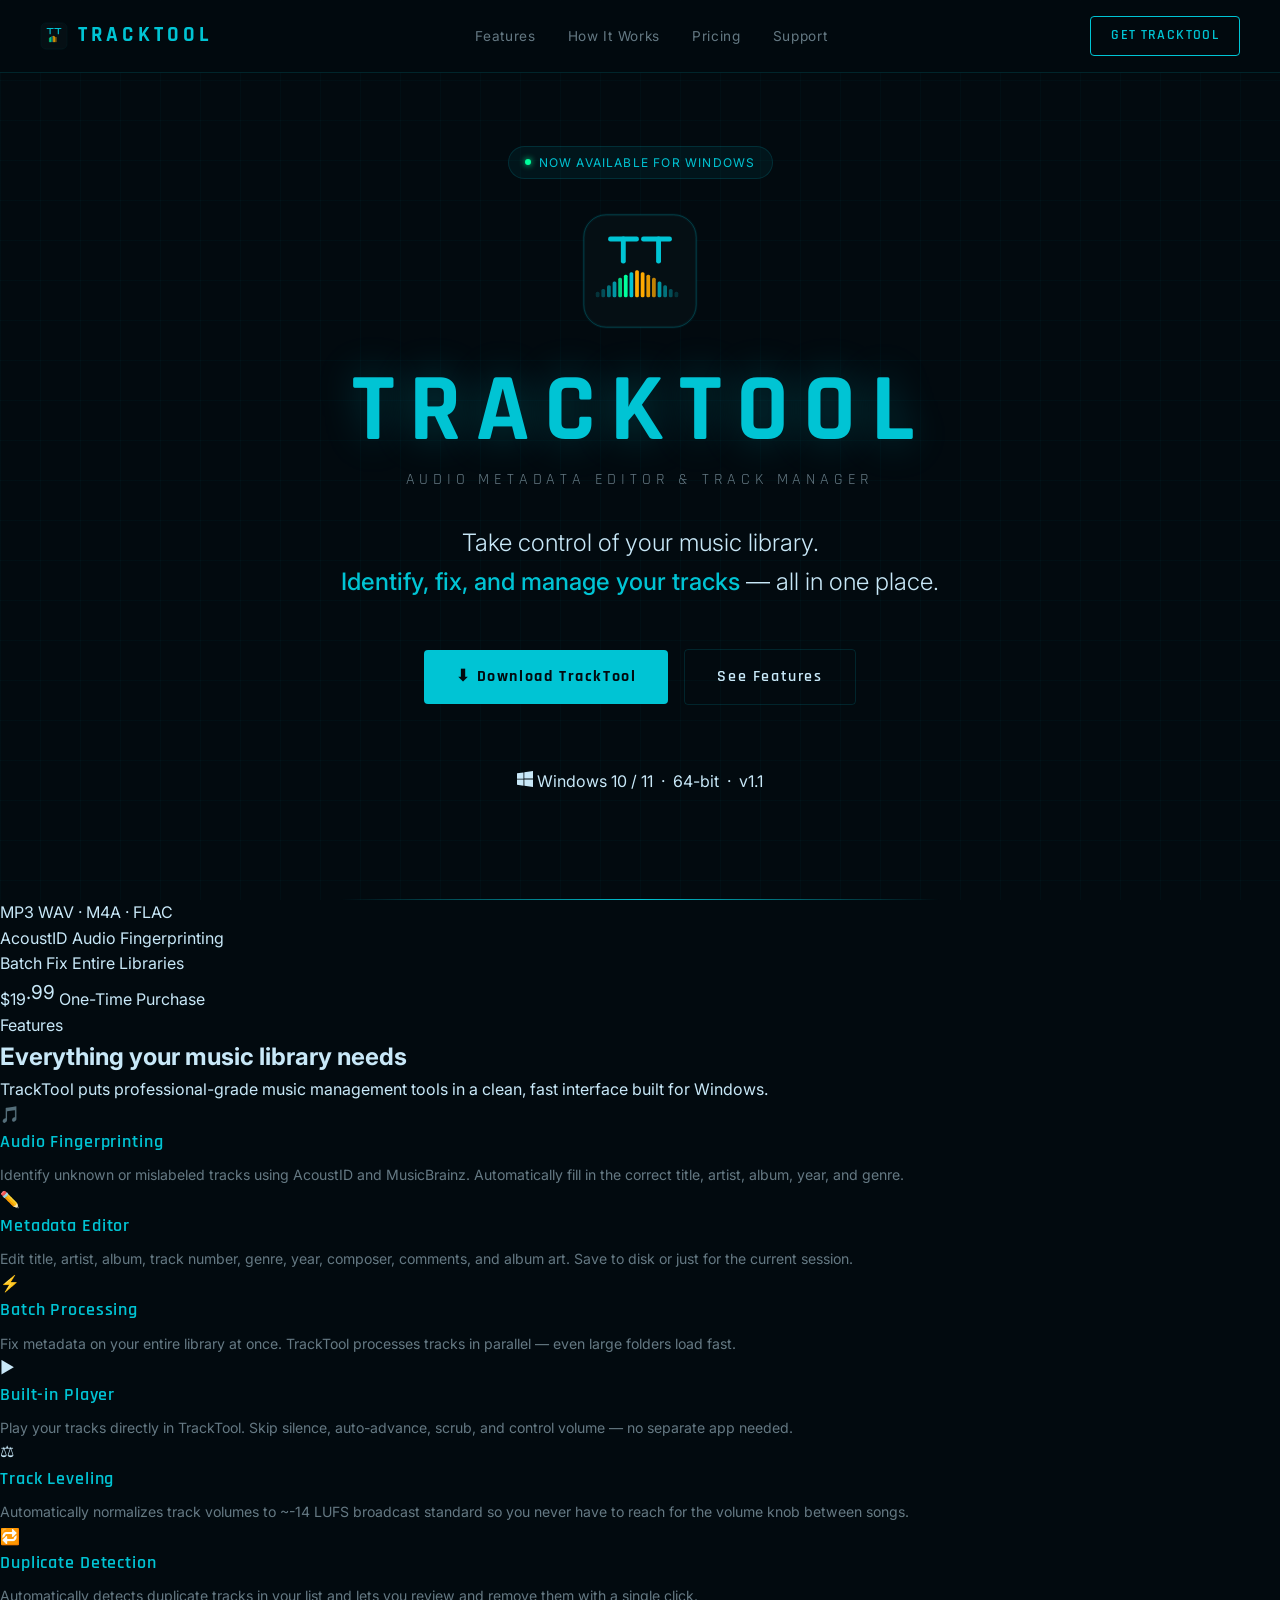
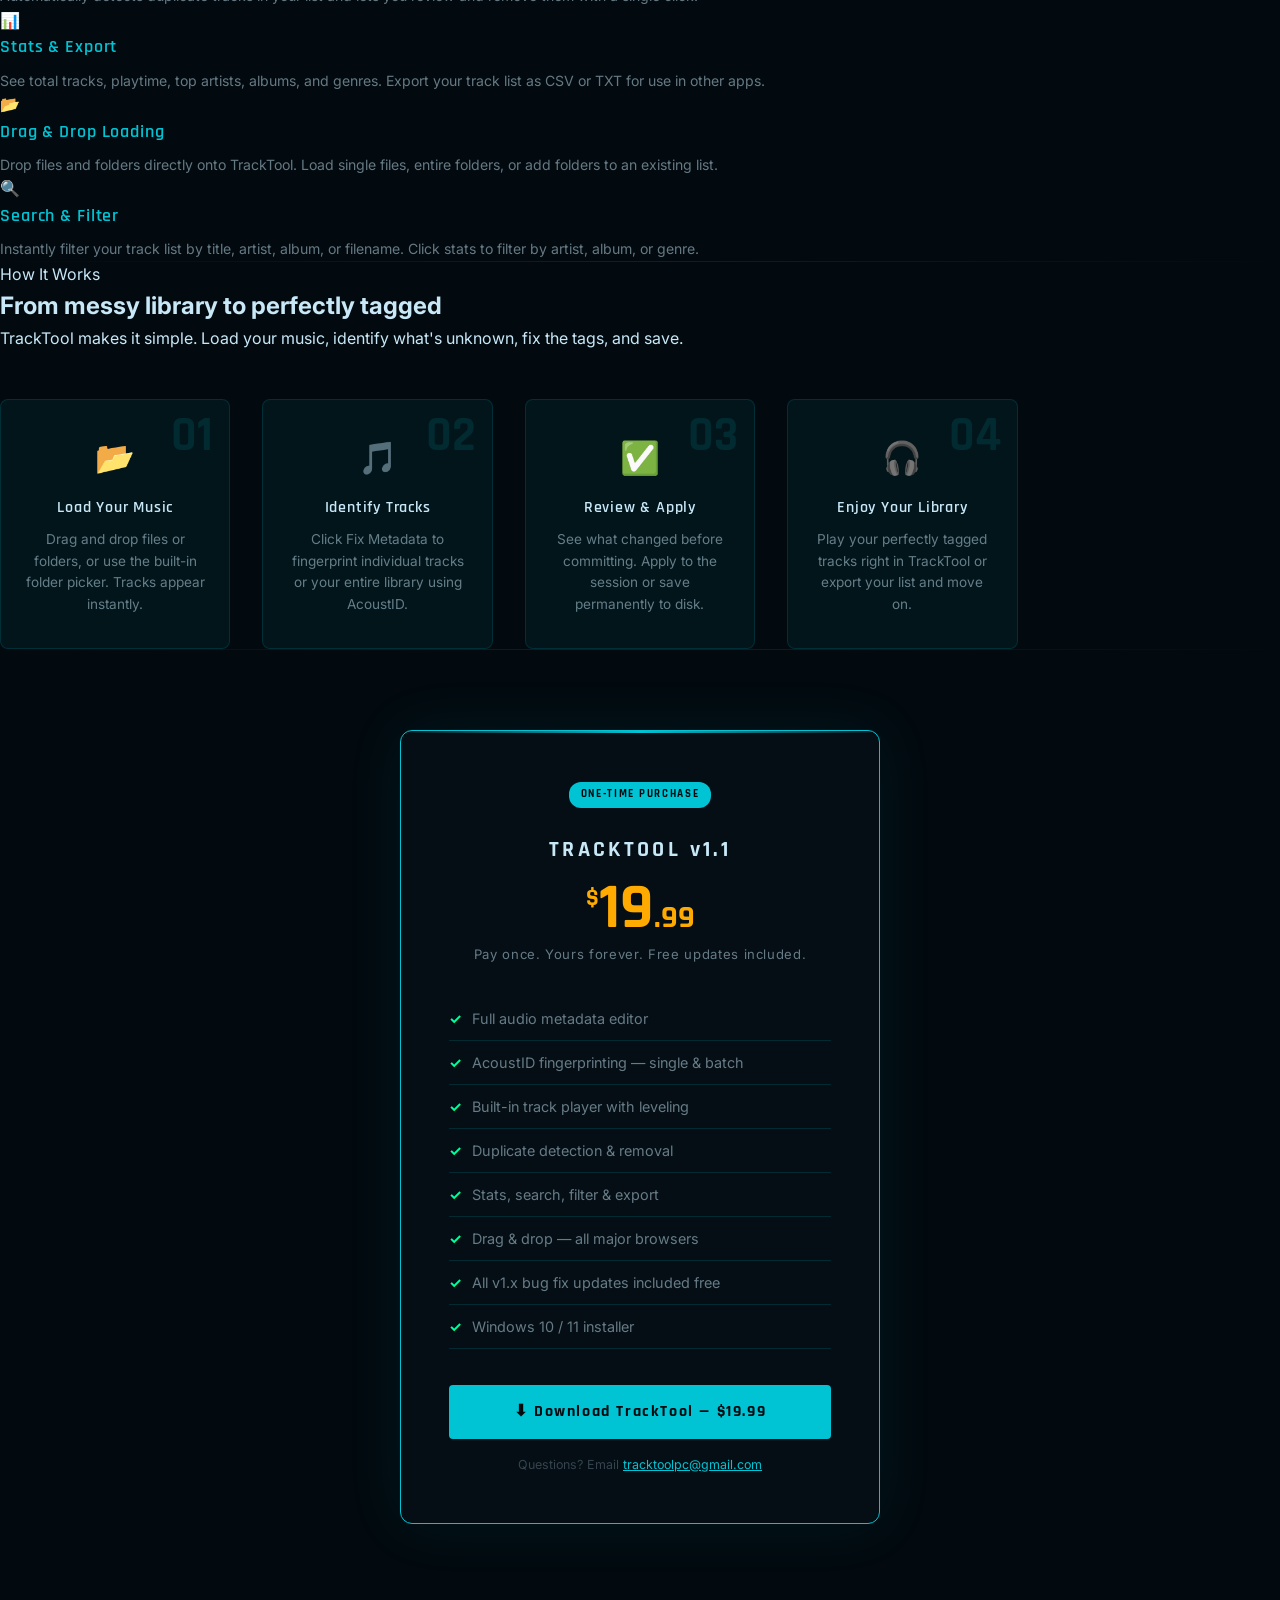
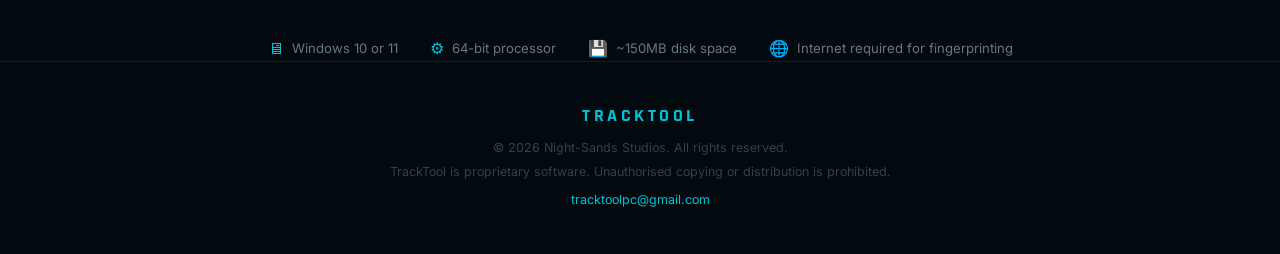
==== index-real.html @ 9b35c3e6 "Rename index.html to index-real.html have to make changed to the index file so i am changing thee na" ====
<!DOCTYPE html>
<html lang="en">
<head>
<meta charset="UTF-8" />
<meta name="viewport" content="width=device-width, initial-scale=1.0" />
<title>TrackTool — Take Control of Your Music Library</title>
<meta name="description" content="TrackTool is a powerful audio metadata editor and track manager for Windows. Identify, fix, and manage your music library with ease." />
<link rel="preconnect" href="https://fonts.googleapis.com">
<link href="https://fonts.googleapis.com/css2?family=Rajdhani:wght@400;500;600;700&family=Inter:wght@300;400;500&display=swap" rel="stylesheet">
<style>
  :root {
    --cyan: #00c4d4;
    --cyan-dim: rgba(0,196,212,0.15);
    --cyan-glow: rgba(0,196,212,0.3);
    --cyan-subtle: rgba(0,196,212,0.06);
    --gold: #ffaa00;
    --green: #00ff9d;
    --bg: #020a0f;
    --bg2: #040e14;
    --bg3: #071520;
    --text: #c8e8f8;
    --text-dim: rgba(200,232,248,0.5);
    --text-faint: rgba(200,232,248,0.25);
    --border: rgba(0,196,212,0.15);
  }

  *, *::before, *::after { box-sizing: border-box; margin: 0; padding: 0; }

  html { scroll-behavior: smooth; }

  body {
    background: var(--bg);
    color: var(--text);
    font-family: 'Inter', sans-serif;
    font-size: 16px;
    line-height: 1.6;
    overflow-x: hidden;
  }

  /* ── GRID BACKGROUND ── */
  body::before {
    content: '';
    position: fixed;
    inset: 0;
    background-image:
      linear-gradient(rgba(0,196,212,0.03) 1px, transparent 1px),
      linear-gradient(90deg, rgba(0,196,212,0.03) 1px, transparent 1px);
    background-size: 40px 40px;
    pointer-events: none;
    z-index: 0;
  }

  /* ── NAV ── */
  nav {
    position: fixed;
    top: 0; left: 0; right: 0;
    z-index: 100;
    display: flex;
    align-items: center;
    justify-content: space-between;
    padding: 16px 40px;
    background: rgba(2,10,15,0.85);
    backdrop-filter: blur(12px);
    border-bottom: 1px solid var(--border);
  }

  .nav-logo {
    display: flex;
    align-items: center;
    gap: 10px;
    text-decoration: none;
  }

  .nav-logo-text {
    font-family: 'Rajdhani', sans-serif;
    font-size: 1.3rem;
    font-weight: 700;
    color: var(--cyan);
    letter-spacing: 0.2em;
  }

  .nav-links {
    display: flex;
    gap: 32px;
    list-style: none;
  }

  .nav-links a {
    color: var(--text-dim);
    text-decoration: none;
    font-size: 0.85rem;
    letter-spacing: 0.05em;
    transition: color 0.2s;
  }

  .nav-links a:hover { color: var(--cyan); }

  .nav-cta {
    background: transparent;
    border: 1.5px solid var(--cyan);
    color: var(--cyan);
    padding: 8px 20px;
    border-radius: 4px;
    font-size: 0.85rem;
    font-family: 'Rajdhani', sans-serif;
    font-weight: 600;
    letter-spacing: 0.1em;
    cursor: pointer;
    transition: all 0.2s;
    text-decoration: none;
  }

  .nav-cta:hover {
    background: var(--cyan-dim);
    box-shadow: 0 0 16px var(--cyan-glow);
  }

  /* ── HERO ── */
  .hero {
    position: relative;
    min-height: 100vh;
    display: flex;
    flex-direction: column;
    align-items: center;
    justify-content: center;
    text-align: center;
    padding: 120px 40px 80px;
    z-index: 1;
  }

  .hero::after {
    content: '';
    position: absolute;
    bottom: 0; left: 50%;
    transform: translateX(-50%);
    width: 600px;
    height: 1px;
    background: linear-gradient(90deg, transparent, var(--cyan), transparent);
  }

  .hero-badge {
    display: inline-flex;
    align-items: center;
    gap: 8px;
    background: var(--cyan-subtle);
    border: 1px solid var(--border);
    border-radius: 20px;
    padding: 6px 16px;
    font-size: 0.75rem;
    letter-spacing: 0.1em;
    color: var(--cyan);
    margin-bottom: 32px;
    animation: fadeUp 0.6s ease forwards;
  }

  .hero-badge::before {
    content: '';
    width: 6px; height: 6px;
    border-radius: 50%;
    background: var(--green);
    box-shadow: 0 0 6px var(--green);
    animation: blink 2s infinite;
  }

  @keyframes blink {
    0%, 100% { opacity: 1; }
    50% { opacity: 0.3; }
  }

  .hero-logo {
    animation: fadeUp 0.6s 0.1s ease both;
    margin-bottom: 24px;
  }

  .hero-title {
    font-family: 'Rajdhani', sans-serif;
    font-size: clamp(3rem, 8vw, 6rem);
    font-weight: 700;
    letter-spacing: 0.15em;
    color: var(--cyan);
    text-shadow: 0 0 40px rgba(0,196,212,0.3);
    line-height: 1;
    margin-bottom: 8px;
    animation: fadeUp 0.6s 0.2s ease both;
  }

  .hero-sub {
    font-family: 'Rajdhani', sans-serif;
    font-size: 1rem;
    letter-spacing: 0.3em;
    color: var(--text-dim);
    margin-bottom: 32px;
    animation: fadeUp 0.6s 0.3s ease both;
  }

  .hero-tagline {
    font-size: clamp(1.1rem, 2.5vw, 1.5rem);
    color: var(--text);
    font-weight: 300;
    max-width: 600px;
    margin-bottom: 48px;
    animation: fadeUp 0.6s 0.4s ease both;
  }

  .hero-tagline span { color: var(--cyan); font-weight: 500; }

  .hero-actions {
    display: flex;
    gap: 16px;
    align-items: center;
    flex-wrap: wrap;
    justify-content: center;
    animation: fadeUp 0.6s 0.5s ease both;
    margin-bottom: 64px;
  }

  .btn-primary {
    display: inline-flex;
    align-items: center;
    gap: 10px;
    background: var(--cyan);
    color: #020a0f;
    padding: 14px 32px;
    border-radius: 4px;
    font-family: 'Rajdhani', sans-serif;
    font-size: 1rem;
    font-weight: 700;
    letter-spacing: 0.1em;
    text-decoration: none;
    transition: all 0.2s;
    border: none;
    cursor: pointer;
  }

  .btn-primary:hover {
    background: #00d8ea;
    box-shadow: 0 0 32px rgba(0,196,212,0.5);
    transform: translateY(-2px);
  }

  .btn-secondary {
    display: inline-flex;
    align-items: center;
    gap: 10px;
    background: transparent;
    color: var(--text);
    padding: 14px 32px;
    border-radius: 4px;
    font-family: 'Rajdhani', sans-serif;
    font-size: 1rem;
    font-weight: 600;
    letter-spacing: 0.1em;
    text-decoration: none;
    border: 1.5px solid var(--border);
    transition: all 0.2s;
    cursor: pointer;
  }

  .btn-secondary:hover {
    border-color: var(--cyan);
    color: var(--cyan);
    background: var(--cyan-subtle);
  }

  .price-tag {
    font-family: 'Rajdhani', sans-serif;
    font-size: 0.9rem;
    color: var(--text-dim);
    letter-spacing: 0.05em;
  }

  .<!DOCTYPE html>
<html lang="en">
<head>
<meta charset="UTF-8" />
<meta name="viewport" content="width=device-width, initial-scale=1.0" />
<title>TrackTool — Take Control of Your Music Library</title>
<meta name="description" content="TrackTool is a powerful audio metadata editor and track manager for Windows. Identify, fix, and manage your music library with ease." />
<link rel="preconnect" href="https://fonts.googleapis.com">
<link href="https://fonts.googleapis.com/css2?family=Rajdhani:wght@400;500;600;700&family=Inter:wght@300;400;500&display=swap" rel="stylesheet">
<style>
  :root {
    --cyan: #00c4d4;
    --cyan-dim: rgba(0,196,212,0.15);
    --cyan-glow: rgba(0,196,212,0.3);
    --cyan-subtle: rgba(0,196,212,0.06);
    --gold: #ffaa00;
    --green: #00ff9d;
    --bg: #020a0f;
    --bg2: #040e14;
    --bg3: #071520;
    --text: #c8e8f8;
    --text-dim: rgba(200,232,248,0.5);
    --text-faint: rgba(200,232,248,0.25);
    --border: rgba(0,196,212,0.15);
  }

  *, *::before, *::after { box-sizing: border-box; margin: 0; padding: 0; }

  html { scroll-behavior: smooth; }

  body {
    background: var(--bg);
    color: var(--text);
    font-family: 'Inter', sans-serif;
    font-size: 16px;
    line-height: 1.6;
    overflow-x: hidden;
  }

  /* ── GRID BACKGROUND ── */
  body::before {
    content: '';
    position: fixed;
    inset: 0;
    background-image:
      linear-gradient(rgba(0,196,212,0.03) 1px, transparent 1px),
      linear-gradient(90deg, rgba(0,196,212,0.03) 1px, transparent 1px);
    background-size: 40px 40px;
    pointer-events: none;
    z-index: 0;
  }

  /* ── NAV ── */
  nav {
    position: fixed;
    top: 0; left: 0; right: 0;
    z-index: 100;
    display: flex;
    align-items: center;
    justify-content: space-between;
    padding: 16px 40px;
    background: rgba(2,10,15,0.85);
    backdrop-filter: blur(12px);
    border-bottom: 1px solid var(--border);
  }

  .nav-logo {
    display: flex;
    align-items: center;
    gap: 10px;
    text-decoration: none;
  }

  .nav-logo-text {
    font-family: 'Rajdhani', sans-serif;
    font-size: 1.3rem;
    font-weight: 700;
    color: var(--cyan);
    letter-spacing: 0.2em;
  }

  .nav-links {
    display: flex;
    gap: 32px;
    list-style: none;
  }

  .nav-links a {
    color: var(--text-dim);
    text-decoration: none;
    font-size: 0.85rem;
    letter-spacing: 0.05em;
    transition: color 0.2s;
  }

  .nav-links a:hover { color: var(--cyan); }

  .nav-cta {
    background: transparent;
    border: 1.5px solid var(--cyan);
    color: var(--cyan);
    padding: 8px 20px;
    border-radius: 4px;
    font-size: 0.85rem;
    font-family: 'Rajdhani', sans-serif;
    font-weight: 600;
    letter-spacing: 0.1em;
    cursor: pointer;
    transition: all 0.2s;
    text-decoration: none;
  }

  .nav-cta:hover {
    background: var(--cyan-dim);
    box-shadow: 0 0 16px var(--cyan-glow);
  }

  /* ── HERO ── */
  .hero {
    position: relative;
    min-height: 100vh;
    display: flex;
    flex-direction: column;
    align-items: center;
    justify-content: center;
    text-align: center;
    padding: 120px 40px 80px;
    z-index: 1;
  }

  .hero::after {
    content: '';
    position: absolute;
    bottom: 0; left: 50%;
    transform: translateX(-50%);
    width: 600px;
    height: 1px;
    background: linear-gradient(90deg, transparent, var(--cyan), transparent);
  }

  .hero-badge {
    display: inline-flex;
    align-items: center;
    gap: 8px;
    background: var(--cyan-subtle);
    border: 1px solid var(--border);
    border-radius: 20px;
    padding: 6px 16px;
    font-size: 0.75rem;
    letter-spacing: 0.1em;
    color: var(--cyan);
    margin-bottom: 32px;
    animation: fadeUp 0.6s ease forwards;
  }

  .hero-badge::before {
    content: '';
    width: 6px; height: 6px;
    border-radius: 50%;
    background: var(--green);
    box-shadow: 0 0 6px var(--green);
    animation: blink 2s infinite;
  }

  @keyframes blink {
    0%, 100% { opacity: 1; }
    50% { opacity: 0.3; }
  }

  .hero-logo {
    animation: fadeUp 0.6s 0.1s ease both;
    margin-bottom: 24px;
  }

  .hero-title {
    font-family: 'Rajdhani', sans-serif;
    font-size: clamp(3rem, 8vw, 6rem);
    font-weight: 700;
    letter-spacing: 0.15em;
    color: var(--cyan);
    text-shadow: 0 0 40px rgba(0,196,212,0.3);
    line-height: 1;
    margin-bottom: 8px;
    animation: fadeUp 0.6s 0.2s ease both;
  }

  .hero-sub {
    font-family: 'Rajdhani', sans-serif;
    font-size: 1rem;
    letter-spacing: 0.3em;
    color: var(--text-dim);
    margin-bottom: 32px;
    animation: fadeUp 0.6s 0.3s ease both;
  }

  .hero-tagline {
    font-size: clamp(1.1rem, 2.5vw, 1.5rem);
    color: var(--text);
    font-weight: 300;
    max-width: 600px;
    margin-bottom: 48px;
    animation: fadeUp 0.6s 0.4s ease both;
  }

  .hero-tagline span { color: var(--cyan); font-weight: 500; }

  .hero-actions {
    display: flex;
    gap: 16px;
    align-items: center;
    flex-wrap: wrap;
    justify-content: center;
    animation: fadeUp 0.6s 0.5s ease both;
    margin-bottom: 64px;
  }

  .btn-primary {
    display: inline-flex;
    align-items: center;
    gap: 10px;
    background: var(--cyan);
    color: #020a0f;
    padding: 14px 32px;
    border-radius: 4px;
    font-family: 'Rajdhani', sans-serif;
    font-size: 1rem;
    font-weight: 700;
    letter-spacing: 0.1em;
    text-decoration: none;
    transition: all 0.2s;
    border: none;
    cursor: pointer;
  }

  .btn-primary:hover {
    background: #00d8ea;
    box-shadow: 0 0 32px rgba(0,196,212,0.5);
    transform: translateY(-2px);
  }

  .btn-secondary {
    display: inline-flex;
    align-items: center;
    gap: 10px;
    background: transparent;
    color: var(--text);
    padding: 14px 32px;
    border-radius: 4px;
    font-family: 'Rajdhani', sans-serif;
    font-size: 1rem;
    font-weight: 600;
    letter-spacing: 0.1em;
    text-decoration: none;
    border: 1.5px solid var(--border);
    transition: all 0.2s;
    cursor: pointer;
  }

  .btn-secondary:hover {
    border-color: var(--cyan);
    color: var(--cyan);
    background: var(--cyan-subtle);
  }

  .price-tag {
    font-family: 'Rajdhani', sans-serif;
    font-size: 0.9rem;
    color: var(--text-dim);
    letter-spacing: 0.05em;
  }


  .feature-title {
    font-family: 'Rajdhani', sans-serif;
    font-size: 1.1rem;
    font-weight: 600;
    color: var(--cyan);
    letter-spacing: 0.05em;
    margin-bottom: 8px;
  }

  .feature-desc {
    font-size: 0.88rem;
    color: var(--text-dim);
    line-height: 1.6;
  }

  /* ── HOW IT WORKS ── */
  .steps {
    display: grid;
    grid-template-columns: repeat(auto-fill, minmax(220px, 1fr));
    gap: 32px;
    margin-top: 48px;
  }

  .step {
    position: relative;
    padding: 32px 24px;
    border: 1px solid var(--border);
    border-radius: 8px;
    background: var(--cyan-subtle);
    text-align: center;
  }

  .step-number {
    font-family: 'Rajdhani', sans-serif;
    font-size: 3rem;
    font-weight: 700;
    color: rgba(0,196,212,0.12);
    position: absolute;
    top: 12px; right: 16px;
    line-height: 1;
  }

  .step-icon { font-size: 2rem; margin-bottom: 12px; display: block; }

  .step-title {
    font-family: 'Rajdhani', sans-serif;
    font-size: 1rem;
    font-weight: 600;
    color: var(--text);
    letter-spacing: 0.05em;
    margin-bottom: 8px;
  }

  .step-desc { font-size: 0.85rem; color: var(--text-dim); }

  /* ── DIVIDER ── */
  .divider {
    width: 100%;
    height: 1px;
    background: linear-gradient(90deg, transparent, var(--border), transparent);
    margin: 0 auto;
  }

  /* ── PRICING ── */
  .pricing-wrap {
    display: flex;
    justify-content: center;
    padding: 80px 40px;
    position: relative;
    z-index: 1;
  }

  .pricing-card {
    background: var(--bg2);
    border: 1px solid var(--cyan);
    border-radius: 12px;
    padding: 48px;
    max-width: 480px;
    width: 100%;
    text-align: center;
    box-shadow: 0 0 60px rgba(0,196,212,0.08);
    position: relative;
    overflow: hidden;
  }

  .pricing-card::before {
    content: '';
    position: absolute;
    top: 0; left: 0; right: 0;
    height: 2px;
    background: linear-gradient(90deg, transparent, var(--cyan), transparent);
  }

  .pricing-badge {
    display: inline-block;
    background: var(--cyan);
    color: #020a0f;
    font-family: 'Rajdhani', sans-serif;
    font-size: 0.7rem;
    font-weight: 700;
    letter-spacing: 0.15em;
    padding: 4px 12px;
    border-radius: 12px;
    margin-bottom: 24px;
  }

  .pricing-name {
    font-family: 'Rajdhani', sans-serif;
    font-size: 1.4rem;
    font-weight: 700;
    letter-spacing: 0.15em;
    color: var(--text);
    margin-bottom: 8px;
  }

  .pricing-price {
    font-family: 'Rajdhani', sans-serif;
    font-size: 4rem;
    font-weight: 700;
    color: var(--gold);
    line-height: 1;
    margin-bottom: 4px;
  }

  .pricing-price sup {
    font-size: 1.5rem;
    vertical-align: super;
    color: var(--gold);
  }

  .pricing-period {
    font-size: 0.82rem;
    color: var(--text-dim);
    margin-bottom: 32px;
    letter-spacing: 0.05em;
  }

  .pricing-features {
    list-style: none;
    text-align: left;
    margin-bottom: 36px;
  }

  .pricing-features li {
    padding: 10px 0;
    border-bottom: 1px solid var(--border);
    font-size: 0.9rem;
    color: var(--text-dim);
    display: flex;
    align-items: center;
    gap: 10px;
  }

  .pricing-features li::before {
    content: '✓';
    color: var(--green);
    font-weight: bold;
    flex-shrink: 0;
  }

  .pricing-note {
    font-size: 0.78rem;
    color: var(--text-faint);
    margin-top: 16px;
  }

  /* ── REQUIREMENTS ── */
  .requirements {
    display: flex;
    justify-content: center;
    gap: 32px;
    flex-wrap: wrap;
    margin-top: 32px;
  }

  .req {
    display: flex;
    align-items: center;
    gap: 8px;
    font-size: 0.82rem;
    color: var(--text-dim);
  }

  .req-icon { color: var(--cyan); font-size: 1rem; }

  /* ── FOOTER ── */
  footer {
    position: relative;
    z-index: 1;
    border-top: 1px solid var(--border);
    padding: 40px;
    text-align: center;
  }

  .footer-logo {
    font-family: 'Rajdhani', sans-serif;
    font-size: 1.1rem;
    font-weight: 700;
    color: var(--cyan);
    letter-spacing: 0.2em;
    margin-bottom: 8px;
  }

  .footer-text {
    font-size: 0.78rem;
    color: var(--text-faint);
    margin-bottom: 4px;
  }

  .footer-text a {
    color: var(--cyan);
    text-decoration: none;
  }

  .footer-text a:hover { text-decoration: underline; }

  /* ── ANIMATIONS ── */
  @keyframes fadeUp {
    from { opacity: 0; transform: translateY(20px); }
    to   { opacity: 1; transform: translateY(0); }
  }

  /* ── RESPONSIVE ── */
  @media (max-width: 600px) {
    nav { padding: 14px 20px; }
    .nav-links { display: none; }
    section { padding: 60px 20px; }
    .stats { flex-direction: column; gap: 1px; }
    .stat:first-child { border-radius: 8px 8px 0 0; }
    .stat:last-child { border-radius: 0 0 8px 8px; }
    .stat:not(:last-child) { border-right: 1px solid var(--border); border-bottom: none; }
    .pricing-card { padding: 32px 24px; }
  }
</style>
</head>
<body>

<!-- NAV -->
<nav>
  <a href="#" class="nav-logo">
    <svg xmlns="http://www.w3.org/2000/svg" viewBox="0 0 320 320" width="28" height="28">
      <rect x="10" y="10" width="300" height="300" rx="60" fill="#050f14"/>
      <rect x="10" y="10" width="300" height="300" rx="60" fill="none" stroke="#00c4d4" stroke-width="1.5" opacity="0.4"/>
      <rect x="75" y="68" width="82" height="13" rx="6" fill="#00c4d4"/>
      <rect x="109" y="68" width="13" height="72" rx="6" fill="#00c4d4"/>
      <rect x="163" y="68" width="82" height="13" rx="6" fill="#00c4d4"/>
      <rect x="203" y="68" width="13" height="72" rx="6" fill="#00c4d4"/>
      <rect x="102" y="178" width="10" height="52" rx="4" fill="#00ff9d" opacity="0.8"/>
      <rect x="117" y="170" width="10" height="60" rx="4" fill="#00ff9d"/>
      <rect x="132" y="163" width="10" height="67" rx="4" fill="#00c4d4"/>
      <rect x="147" y="158" width="10" height="72" rx="4" fill="#ffaa00"/>
      <rect x="162" y="163" width="10" height="67" rx="4" fill="#ffaa00"/>
      <rect x="177" y="170" width="10" height="60" rx="4" fill="#ffaa00" opacity="0.9"/>
    </svg>
    <span class="nav-logo-text">TRACKTOOL</span>
  </a>
  <ul class="nav-links">
    <li><a href="#features">Features</a></li>
    <li><a href="#how-it-works">How It Works</a></li>
    <li><a href="#pricing">Pricing</a></li>
    <li><a href="mailto:tracktoolpc@gmail.com">Support</a></li>
  </ul>
  <a href="#pricing" class="nav-cta">GET TRACKTOOL</a>
</nav>

<!-- HERO -->
<div class="hero">
  <div class="hero-badge">NOW AVAILABLE FOR WINDOWS</div>

  <div class="hero-logo">
    <svg xmlns="http://www.w3.org/2000/svg" viewBox="0 0 320 320" width="120" height="120">
      <rect x="10" y="10" width="300" height="300" rx="60" fill="#050f14"/>
      <rect x="10" y="10" width="300" height="300" rx="60" fill="none" stroke="#00c4d4" stroke-width="8" opacity="0.05"/>
      <rect x="10" y="10" width="300" height="300" rx="60" fill="none" stroke="#00c4d4" stroke-width="1.5" opacity="0.4"/>
      <rect x="75" y="68" width="82" height="13" rx="6" fill="#00c4d4"/>
      <rect x="109" y="68" width="13" height="72" rx="6" fill="#00c4d4"/>
      <rect x="163" y="68" width="82" height="13" rx="6" fill="#00c4d4"/>
      <rect x="203" y="68" width="13" height="72" rx="6" fill="#00c4d4"/>
      <rect x="42"  y="215" width="10" height="15" rx="4" fill="#00c4d4" opacity="0.2"/>
      <rect x="57"  y="208" width="10" height="22" rx="4" fill="#00c4d4" opacity="0.35"/>
      <rect x="72"  y="198" width="10" height="32" rx="4" fill="#00c4d4" opacity="0.55"/>
      <rect x="87"  y="188" width="10" height="42" rx="4" fill="#00c4d4" opacity="0.75"/>
      <rect x="102" y="178" width="10" height="52" rx="4" fill="#00ff9d" opacity="0.8"/>
      <rect x="117" y="170" width="10" height="60" rx="4" fill="#00ff9d"/>
      <rect x="132" y="163" width="10" height="67" rx="4" fill="#00c4d4"/>
      <rect x="147" y="158" width="10" height="72" rx="4" fill="#ffaa00"/>
      <rect x="162" y="163" width="10" height="67" rx="4" fill="#ffaa00"/>
      <rect x="177" y="170" width="10" height="60" rx="4" fill="#ffaa00" opacity="0.9"/>
      <rect x="192" y="178" width="10" height="52" rx="4" fill="#ffaa00" opacity="0.75"/>
      <rect x="207" y="188" width="10" height="42" rx="4" fill="#00c4d4" opacity="0.75"/>
      <rect x="222" y="198" width="10" height="32" rx="4" fill="#00c4d4" opacity="0.55"/>
      <rect x="237" y="208" width="10" height="22" rx="4" fill="#00c4d4" opacity="0.35"/>
      <rect x="252" y="215" width="10" height="15" rx="4" fill="#00c4d4" opacity="0.2"/>
    </svg>
  </div>

  <h1 class="hero-title">TRACKTOOL</h1>
  <p class="hero-sub">AUDIO METADATA EDITOR &amp; TRACK MANAGER</p>

  <p class="hero-tagline">
    Take control of your music library.<br>
    <span>Identify, fix, and manage your tracks</span> — all in one place.
  </p>

  <div class="hero-actions">
    <a href="#pricing" class="btn-primary">
      ⬇ Download TrackTool
    </a>
    <a href="#features" class="btn-secondary">See Features</a>
  </div>

  <div class="platform">
    <svg width="16" height="16" viewBox="0 0 24 24" fill="currentColor"><path d="M0 3.449L9.75 2.1v9.451H0m10.949-9.602L24 0v11.4H10.949M0 12.6h9.75v9.451L0 20.699M10.949 12.6H24V24l-12.9-1.801"/></svg>
    Windows 10 / 11 &nbsp;·&nbsp; 64-bit &nbsp;·&nbsp; v1.1
  </div>
</div>

<!-- STATS -->
<div class="stats" id="features">
  <div class="stat">
    <span class="stat-number">MP3</span>
    <span class="stat-label">WAV · M4A · FLAC</span>
  </div>
  <div class="stat">
    <span class="stat-number">AcoustID</span>
    <span class="stat-label">Audio Fingerprinting</span>
  </div>
  <div class="stat">
    <span class="stat-number">Batch</span>
    <span class="stat-label">Fix Entire Libraries</span>
  </div>
  <div class="stat">
    <span class="stat-number">$19<sup style="font-size:1.2rem">.99</sup></span>
    <span class="stat-label">One-Time Purchase</span>
  </div>
</div>

<!-- FEATURES -->
<section>
  <p class="section-label">Features</p>
  <h2 class="section-title">Everything your music library needs</h2>
  <p class="section-desc">TrackTool puts professional-grade music management tools in a clean, fast interface built for Windows.</p>

  <div class="features-grid">
    <div class="feature-card">
      <span class="feature-icon">🎵</span>
      <div class="feature-title">Audio Fingerprinting</div>
      <p class="feature-desc">Identify unknown or mislabeled tracks using AcoustID and MusicBrainz. Automatically fill in the correct title, artist, album, year, and genre.</p>
    </div>
    <div class="feature-card">
      <span class="feature-icon">✏️</span>
      <div class="feature-title">Metadata Editor</div>
      <p class="feature-desc">Edit title, artist, album, track number, genre, year, composer, comments, and album art. Save to disk or just for the current session.</p>
    </div>
    <div class="feature-card">
      <span class="feature-icon">⚡</span>
      <div class="feature-title">Batch Processing</div>
      <p class="feature-desc">Fix metadata on your entire library at once. TrackTool processes tracks in parallel — even large folders load fast.</p>
    </div>
    <div class="feature-card">
      <span class="feature-icon">▶️</span>
      <div class="feature-title">Built-in Player</div>
      <p class="feature-desc">Play your tracks directly in TrackTool. Skip silence, auto-advance, scrub, and control volume — no separate app needed.</p>
    </div>
    <div class="feature-card">
      <span class="feature-icon">⚖</span>
      <div class="feature-title">Track Leveling</div>
      <p class="feature-desc">Automatically normalizes track volumes to ~-14 LUFS broadcast standard so you never have to reach for the volume knob between songs.</p>
    </div>
    <div class="feature-card">
      <span class="feature-icon">🔁</span>
      <div class="feature-title">Duplicate Detection</div>
      <p class="feature-desc">Automatically detects duplicate tracks in your list and lets you review and remove them with a single click.</p>
    </div>
    <div class="feature-card">
      <span class="feature-icon">📊</span>
      <div class="feature-title">Stats &amp; Export</div>
      <p class="feature-desc">See total tracks, playtime, top artists, albums, and genres. Export your track list as CSV or TXT for use in other apps.</p>
    </div>
    <div class="feature-card">
      <span class="feature-icon">📂</span>
      <div class="feature-title">Drag &amp; Drop Loading</div>
      <p class="feature-desc">Drop files and folders directly onto TrackTool. Load single files, entire folders, or add folders to an existing list.</p>
    </div>
    <div class="feature-card">
      <span class="feature-icon">🔍</span>
      <div class="feature-title">Search &amp; Filter</div>
      <p class="feature-desc">Instantly filter your track list by title, artist, album, or filename. Click stats to filter by artist, album, or genre.</p>
    </div>
  </div>
</section>

<div class="divider"></div>

<!-- HOW IT WORKS -->
<section id="how-it-works">
  <p class="section-label">How It Works</p>
  <h2 class="section-title">From messy library to <span>perfectly tagged</span></h2>
  <p class="section-desc">TrackTool makes it simple. Load your music, identify what's unknown, fix the tags, and save.</p>

  <div class="steps">
    <div class="step">
      <span class="step-number">01</span>
      <span class="step-icon">📂</span>
      <div class="step-title">Load Your Music</div>
      <p class="step-desc">Drag and drop files or folders, or use the built-in folder picker. Tracks appear instantly.</p>
    </div>
    <div class="step">
      <span class="step-number">02</span>
      <span class="step-icon">🎵</span>
      <div class="step-title">Identify Tracks</div>
      <p class="step-desc">Click Fix Metadata to fingerprint individual tracks or your entire library using AcoustID.</p>
    </div>
    <div class="step">
      <span class="step-number">03</span>
      <span class="step-icon">✅</span>
      <div class="step-title">Review &amp; Apply</div>
      <p class="step-desc">See what changed before committing. Apply to the session or save permanently to disk.</p>
    </div>
    <div class="step">
      <span class="step-number">04</span>
      <span class="step-icon">🎧</span>
      <div class="step-title">Enjoy Your Library</div>
      <p class="step-desc">Play your perfectly tagged tracks right in TrackTool or export your list and move on.</p>
    </div>
  </div>
</section>

<div class="divider"></div>

<!-- PRICING -->
<div class="pricing-wrap" id="pricing">
  <div class="pricing-card">
    <div class="pricing-badge">ONE-TIME PURCHASE</div>
    <div class="pricing-name">TRACKTOOL v1.1</div>
    <div class="pricing-price"><sup>$</sup>19<span style="font-size:2rem">.99</span></div>
    <div class="pricing-period">Pay once. Yours forever. Free updates included.</div>

    <ul class="pricing-features">
      <li>Full audio metadata editor</li>
      <li>AcoustID fingerprinting — single &amp; batch</li>
      <li>Built-in track player with leveling</li>
      <li>Duplicate detection &amp; removal</li>
      <li>Stats, search, filter &amp; export</li>
      <li>Drag &amp; drop — all major browsers</li>
      <li>All v1.x bug fix updates included free</li>
      <li>Windows 10 / 11 installer</li>
    </ul>

    <a href="mailto:tracktoolpc@gmail.com?subject=TrackTool Purchase" class="btn-primary" style="width:100%; justify-content:center;">
      ⬇ Download TrackTool — $19.99
    </a>

    <p class="pricing-note">Questions? Email <a href="mailto:tracktoolpc@gmail.com" style="color:var(--cyan)">tracktoolpc@gmail.com</a></p>
  </div>
</div>

<div class="requirements">
  <div class="req"><span class="req-icon">🖥</span> Windows 10 or 11</div>
  <div class="req"><span class="req-icon">⚙</span> 64-bit processor</div>
  <div class="req"><span class="req-icon">💾</span> ~150MB disk space</div>
  <div class="req"><span class="req-icon">🌐</span> Internet required for fingerprinting</div>
</div>

<!-- FOOTER -->
<footer>
  <div class="footer-logo">TRACKTOOL</div>
  <p class="footer-text">© 2026 Night-Sands Studios. All rights reserved.</p>
  <p class="footer-text">TrackTool is proprietary software. Unauthorised copying or distribution is prohibited.</p>
  <p class="footer-text" style="margin-top:8px">
    <a href="mailto:tracktoolpc@gmail.com">tracktoolpc@gmail.com</a>
  </p>
</footer>

</body>
</html>
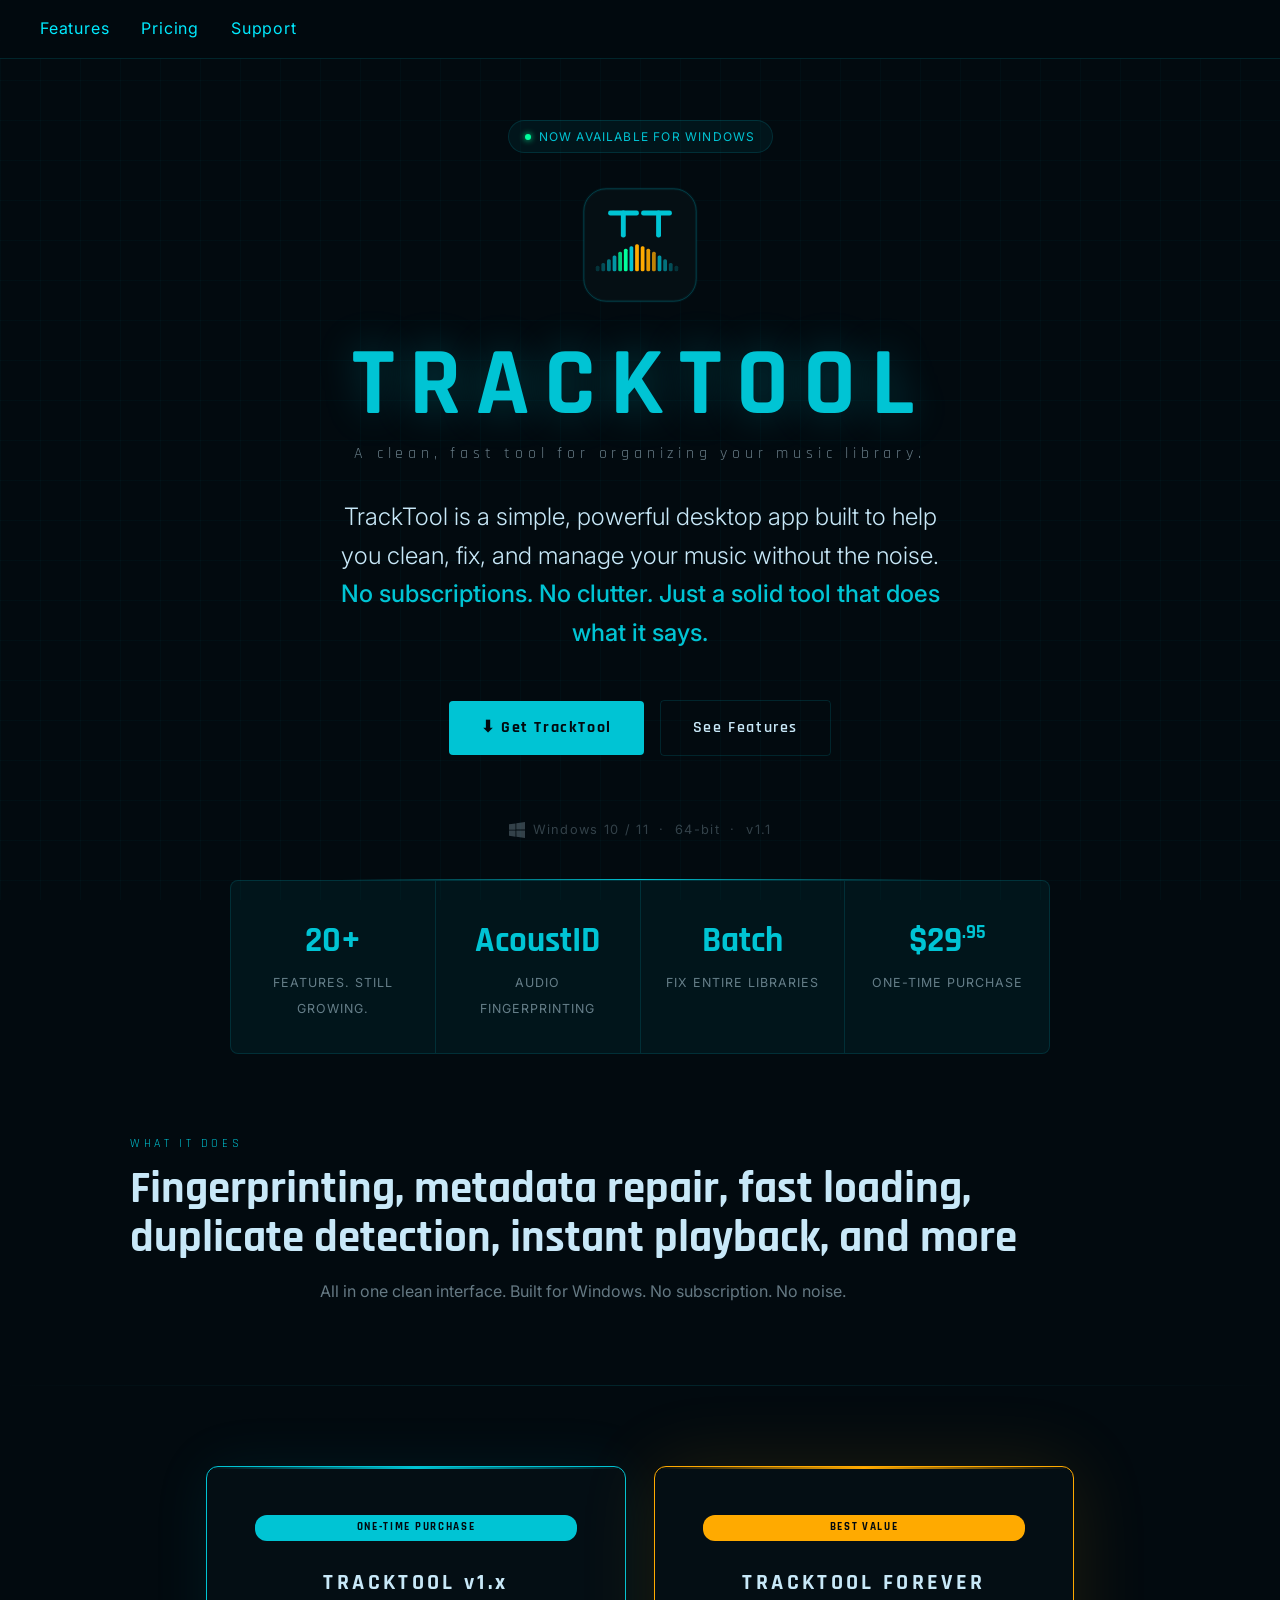
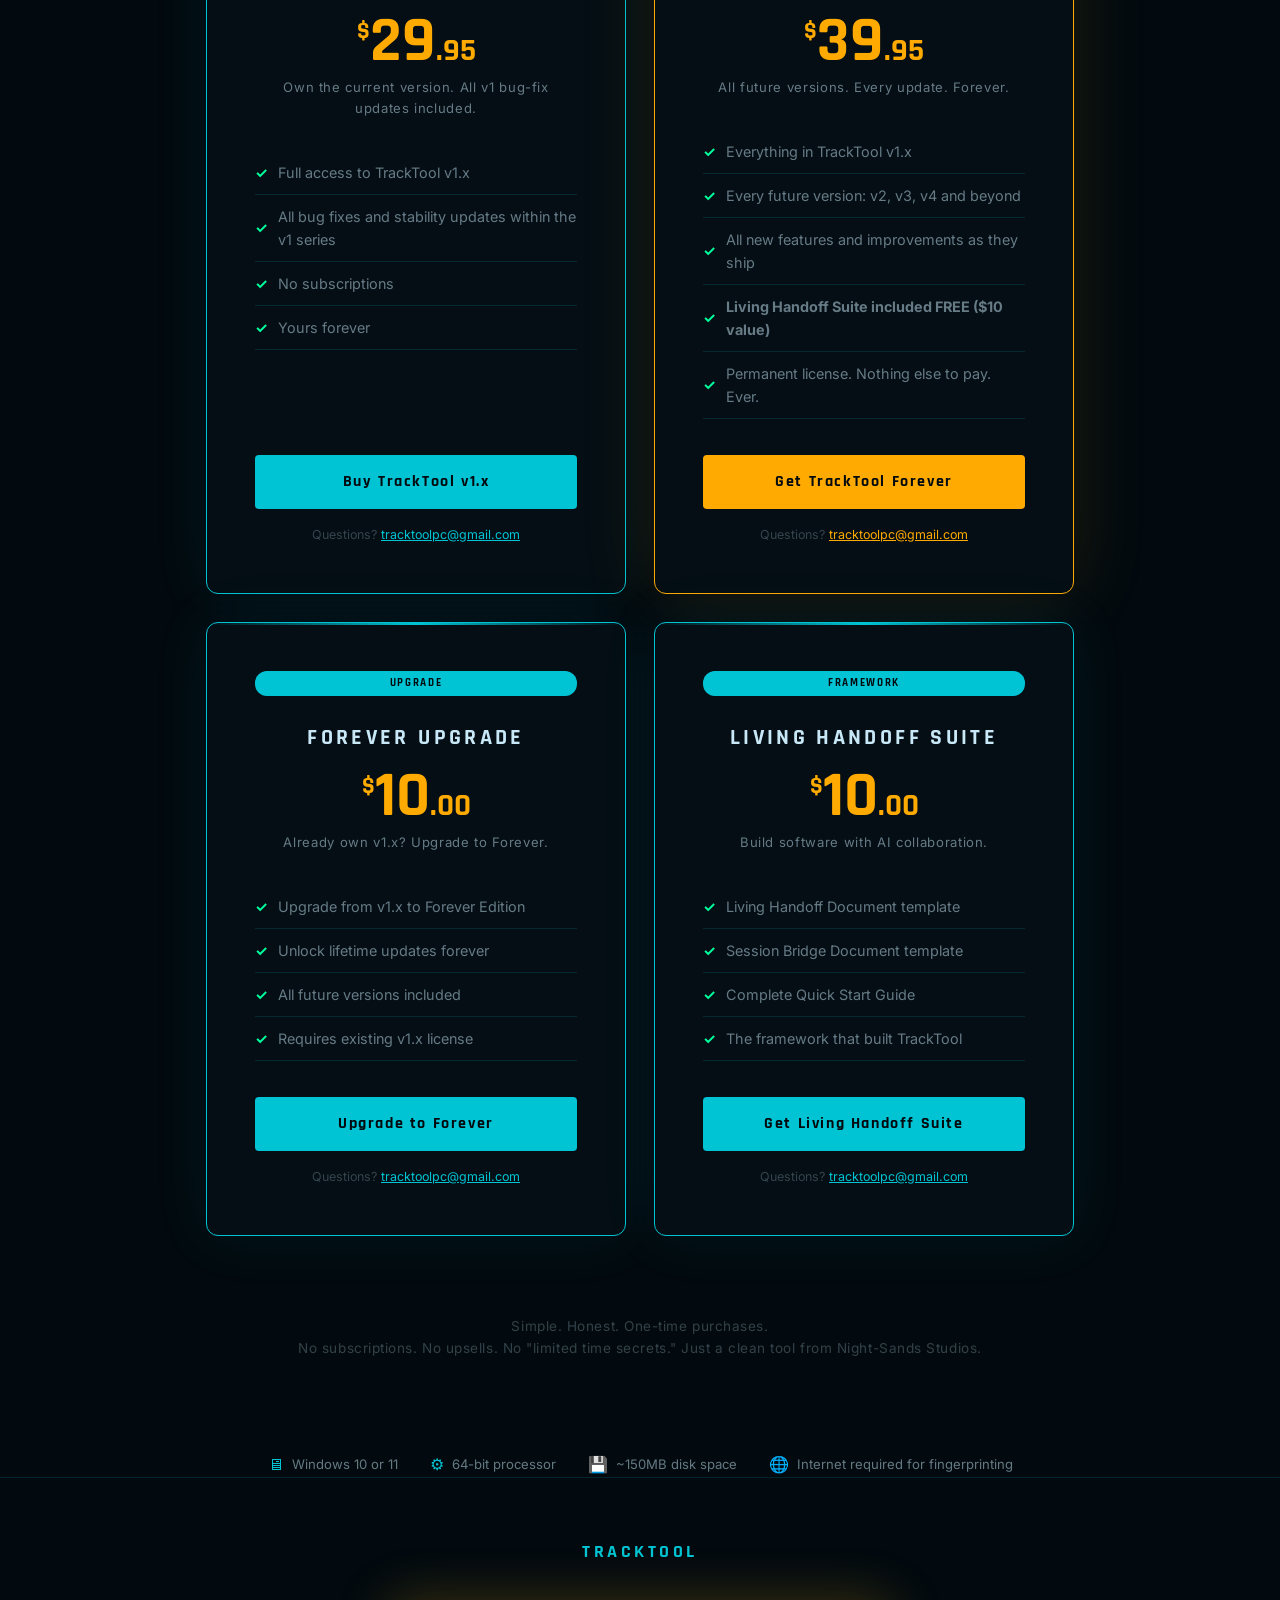
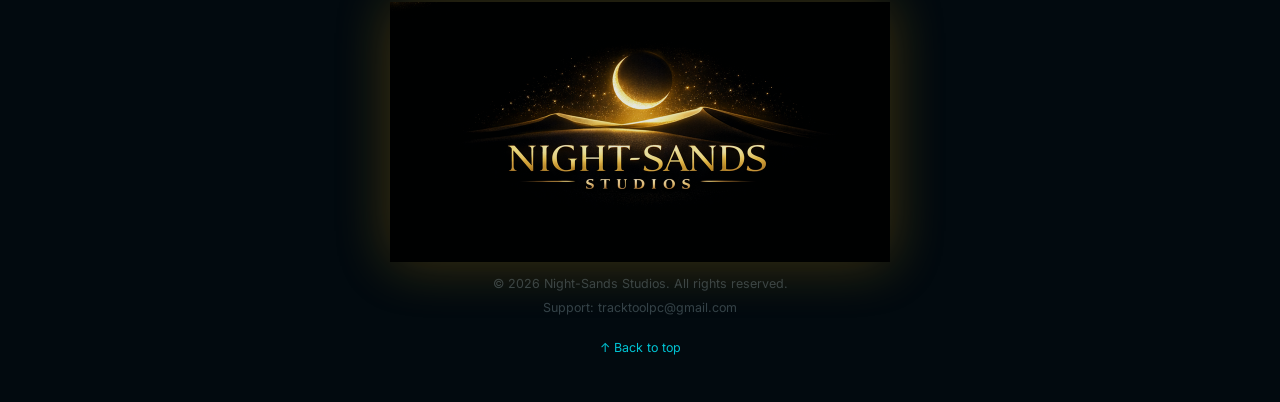
==== commit d6ebdc29: "Add files via upload this index-real is the actual index file we are using. It had to be renamed so " ====
--- a/index-real.html
+++ b/index-real.html
@@ -3,7 +3,7 @@
 <head>
 <meta charset="UTF-8" />
 <meta name="viewport" content="width=device-width, initial-scale=1.0" />
-<title>TrackTool — Take Control of Your Music Library</title>
+<title>TrackTool: Take Control of Your Music Library</title>
 <meta name="description" content="TrackTool is a powerful audio metadata editor and track manager for Windows. Identify, fix, and manage your music library with ease." />
 <link rel="preconnect" href="https://fonts.googleapis.com">
 <link href="https://fonts.googleapis.com/css2?family=Rajdhani:wght@400;500;600;700&family=Inter:wght@300;400;500&display=swap" rel="stylesheet">
@@ -86,14 +86,14 @@
   }
 
   .nav-links a {
-    color: var(--text-dim);
+    color: #00eaff;
     text-decoration: none;
-    font-size: 0.85rem;
+    font-size: 1rem;
     letter-spacing: 0.05em;
     transition: color 0.2s;
   }
 
-  .nav-links a:hover { color: var(--cyan); }
+  .nav-links a:hover { color: #00ffff; }
 
   .nav-cta {
     background: transparent;
@@ -118,13 +118,13 @@
   /* ── HERO ── */
   .hero {
     position: relative;
-    min-height: 100vh;
+    min-height: auto;
     display: flex;
     flex-direction: column;
     align-items: center;
     justify-content: center;
     text-align: center;
-    padding: 120px 40px 80px;
+    padding: 120px 40px 40px;
     z-index: 1;
   }
 
@@ -269,277 +269,122 @@
     letter-spacing: 0.05em;
   }
 
-  .<!DOCTYPE html>
-<html lang="en">
-<head>
-<meta charset="UTF-8" />
-<meta name="viewport" content="width=device-width, initial-scale=1.0" />
-<title>TrackTool — Take Control of Your Music Library</title>
-<meta name="description" content="TrackTool is a powerful audio metadata editor and track manager for Windows. Identify, fix, and manage your music library with ease." />
-<link rel="preconnect" href="https://fonts.googleapis.com">
-<link href="https://fonts.googleapis.com/css2?family=Rajdhani:wght@400;500;600;700&family=Inter:wght@300;400;500&display=swap" rel="stylesheet">
-<style>
-  :root {
-    --cyan: #00c4d4;
-    --cyan-dim: rgba(0,196,212,0.15);
-    --cyan-glow: rgba(0,196,212,0.3);
-    --cyan-subtle: rgba(0,196,212,0.06);
-    --gold: #ffaa00;
-    --green: #00ff9d;
-    --bg: #020a0f;
-    --bg2: #040e14;
-    --bg3: #071520;
-    --text: #c8e8f8;
-    --text-dim: rgba(200,232,248,0.5);
-    --text-faint: rgba(200,232,248,0.25);
-    --border: rgba(0,196,212,0.15);
-  }
-
-  *, *::before, *::after { box-sizing: border-box; margin: 0; padding: 0; }
-
-  html { scroll-behavior: smooth; }
-
-  body {
-    background: var(--bg);
+  .price-tag strong {
+    color: var(--gold);
+    font-size: 1.1rem;
+  }
+
+  /* ── PLATFORM BADGE ── */
+  .platform {
+    display: flex;
+    align-items: center;
+    gap: 8px;
+    color: var(--text-faint);
+    font-size: 0.8rem;
+    letter-spacing: 0.1em;
+    animation: fadeUp 0.6s 0.6s ease both;
+  }
+
+  /* ── STATS ── */
+  .stats {
+    position: relative;
+    z-index: 1;
+    display: flex;
+    justify-content: center;
+    gap: 0;
+    padding: 0 40px;
+    max-width: 900px;
+    margin: 0 auto 40px;
+  }
+
+  .stat {
+    flex: 1;
+    text-align: center;
+    padding: 32px 24px;
+    border: 1px solid var(--border);
+    background: var(--cyan-subtle);
+    position: relative;
+  }
+
+  .stat:not(:last-child) { border-right: none; }
+  .stat:first-child { border-radius: 8px 0 0 8px; }
+  .stat:last-child { border-radius: 0 8px 8px 0; }
+
+  .stat-number {
+    font-family: 'Rajdhani', sans-serif;
+    font-size: 2.2rem;
+    font-weight: 700;
+    color: var(--cyan);
+    display: block;
+  }
+
+  .stat-label {
+    font-size: 0.78rem;
+    color: var(--text-dim);
+    letter-spacing: 0.08em;
+    text-transform: uppercase;
+  }
+
+  /* ── SECTION ── */
+  section {
+    position: relative;
+    z-index: 1;
+    padding: 40px 40px 80px;
+    max-width: 1100px;
+    margin: 0 auto;
+  }
+
+  .section-label {
+    font-family: 'Rajdhani', sans-serif;
+    font-size: 0.75rem;
+    letter-spacing: 0.3em;
+    color: var(--cyan);
+    text-transform: uppercase;
+    margin-bottom: 12px;
+  }
+
+  .section-title {
+    font-family: 'Rajdhani', sans-serif;
+    font-size: clamp(1.8rem, 4vw, 2.8rem);
+    font-weight: 700;
     color: var(--text);
-    font-family: 'Inter', sans-serif;
-    font-size: 16px;
-    line-height: 1.6;
-    overflow-x: hidden;
-  }
-
-  /* ── GRID BACKGROUND ── */
-  body::before {
-    content: '';
-    position: fixed;
-    inset: 0;
-    background-image:
-      linear-gradient(rgba(0,196,212,0.03) 1px, transparent 1px),
-      linear-gradient(90deg, rgba(0,196,212,0.03) 1px, transparent 1px);
-    background-size: 40px 40px;
-    pointer-events: none;
-    z-index: 0;
-  }
-
-  /* ── NAV ── */
-  nav {
-    position: fixed;
-    top: 0; left: 0; right: 0;
-    z-index: 100;
-    display: flex;
-    align-items: center;
-    justify-content: space-between;
-    padding: 16px 40px;
-    background: rgba(2,10,15,0.85);
-    backdrop-filter: blur(12px);
-    border-bottom: 1px solid var(--border);
-  }
-
-  .nav-logo {
-    display: flex;
-    align-items: center;
-    gap: 10px;
-    text-decoration: none;
-  }
-
-  .nav-logo-text {
-    font-family: 'Rajdhani', sans-serif;
-    font-size: 1.3rem;
-    font-weight: 700;
-    color: var(--cyan);
-    letter-spacing: 0.2em;
-  }
-
-  .nav-links {
-    display: flex;
-    gap: 32px;
-    list-style: none;
-  }
-
-  .nav-links a {
+    line-height: 1.1;
+    margin-bottom: 16px;
+  }
+
+  .section-title span { color: var(--cyan); }
+
+  .section-desc {
+    font-size: 1rem;
     color: var(--text-dim);
-    text-decoration: none;
-    font-size: 0.85rem;
-    letter-spacing: 0.05em;
-    transition: color 0.2s;
-  }
-
-  .nav-links a:hover { color: var(--cyan); }
-
-  .nav-cta {
-    background: transparent;
-    border: 1.5px solid var(--cyan);
-    color: var(--cyan);
-    padding: 8px 20px;
-    border-radius: 4px;
-    font-size: 0.85rem;
-    font-family: 'Rajdhani', sans-serif;
-    font-weight: 600;
-    letter-spacing: 0.1em;
-    cursor: pointer;
-    transition: all 0.2s;
-    text-decoration: none;
-  }
-
-  .nav-cta:hover {
-    background: var(--cyan-dim);
-    box-shadow: 0 0 16px var(--cyan-glow);
-  }
-
-  /* ── HERO ── */
-  .hero {
-    position: relative;
-    min-height: 100vh;
-    display: flex;
-    flex-direction: column;
-    align-items: center;
-    justify-content: center;
-    text-align: center;
-    padding: 120px 40px 80px;
-    z-index: 1;
-  }
-
-  .hero::after {
-    content: '';
-    position: absolute;
-    bottom: 0; left: 50%;
-    transform: translateX(-50%);
-    width: 600px;
-    height: 1px;
-    background: linear-gradient(90deg, transparent, var(--cyan), transparent);
-  }
-
-  .hero-badge {
-    display: inline-flex;
-    align-items: center;
-    gap: 8px;
-    background: var(--cyan-subtle);
+    max-width: 560px;
+    margin-bottom: 56px;
+  }
+
+  /* ── FEATURES GRID ── */
+  .features-grid {
+    display: grid;
+    grid-template-columns: repeat(auto-fill, minmax(300px, 1fr));
+    gap: 1px;
+    background: var(--border);
     border: 1px solid var(--border);
-    border-radius: 20px;
-    padding: 6px 16px;
-    font-size: 0.75rem;
-    letter-spacing: 0.1em;
-    color: var(--cyan);
-    margin-bottom: 32px;
-    animation: fadeUp 0.6s ease forwards;
-  }
-
-  .hero-badge::before {
-    content: '';
-    width: 6px; height: 6px;
-    border-radius: 50%;
-    background: var(--green);
-    box-shadow: 0 0 6px var(--green);
-    animation: blink 2s infinite;
-  }
-
-  @keyframes blink {
-    0%, 100% { opacity: 1; }
-    50% { opacity: 0.3; }
-  }
-
-  .hero-logo {
-    animation: fadeUp 0.6s 0.1s ease both;
-    margin-bottom: 24px;
-  }
-
-  .hero-title {
-    font-family: 'Rajdhani', sans-serif;
-    font-size: clamp(3rem, 8vw, 6rem);
-    font-weight: 700;
-    letter-spacing: 0.15em;
-    color: var(--cyan);
-    text-shadow: 0 0 40px rgba(0,196,212,0.3);
-    line-height: 1;
-    margin-bottom: 8px;
-    animation: fadeUp 0.6s 0.2s ease both;
-  }
-
-  .hero-sub {
-    font-family: 'Rajdhani', sans-serif;
-    font-size: 1rem;
-    letter-spacing: 0.3em;
-    color: var(--text-dim);
-    margin-bottom: 32px;
-    animation: fadeUp 0.6s 0.3s ease both;
-  }
-
-  .hero-tagline {
-    font-size: clamp(1.1rem, 2.5vw, 1.5rem);
-    color: var(--text);
-    font-weight: 300;
-    max-width: 600px;
-    margin-bottom: 48px;
-    animation: fadeUp 0.6s 0.4s ease both;
-  }
-
-  .hero-tagline span { color: var(--cyan); font-weight: 500; }
-
-  .hero-actions {
-    display: flex;
-    gap: 16px;
-    align-items: center;
-    flex-wrap: wrap;
-    justify-content: center;
-    animation: fadeUp 0.6s 0.5s ease both;
-    margin-bottom: 64px;
-  }
-
-  .btn-primary {
-    display: inline-flex;
-    align-items: center;
-    gap: 10px;
-    background: var(--cyan);
-    color: #020a0f;
-    padding: 14px 32px;
-    border-radius: 4px;
-    font-family: 'Rajdhani', sans-serif;
-    font-size: 1rem;
-    font-weight: 700;
-    letter-spacing: 0.1em;
-    text-decoration: none;
-    transition: all 0.2s;
-    border: none;
-    cursor: pointer;
-  }
-
-  .btn-primary:hover {
-    background: #00d8ea;
-    box-shadow: 0 0 32px rgba(0,196,212,0.5);
-    transform: translateY(-2px);
-  }
-
-  .btn-secondary {
-    display: inline-flex;
-    align-items: center;
-    gap: 10px;
-    background: transparent;
-    color: var(--text);
-    padding: 14px 32px;
-    border-radius: 4px;
-    font-family: 'Rajdhani', sans-serif;
-    font-size: 1rem;
-    font-weight: 600;
-    letter-spacing: 0.1em;
-    text-decoration: none;
-    border: 1.5px solid var(--border);
-    transition: all 0.2s;
-    cursor: pointer;
-  }
-
-  .btn-secondary:hover {
-    border-color: var(--cyan);
-    color: var(--cyan);
-    background: var(--cyan-subtle);
-  }
-
-  .price-tag {
-    font-family: 'Rajdhani', sans-serif;
-    font-size: 0.9rem;
-    color: var(--text-dim);
-    letter-spacing: 0.05em;
-  }
-
+    border-radius: 8px;
+    overflow: hidden;
+  }
+
+  .feature-card {
+    background: var(--bg2);
+    padding: 32px;
+    transition: background 0.2s;
+  }
+
+  .feature-card:hover { background: var(--bg3); }
+
+  .feature-icon {
+    font-size: 1.8rem;
+    margin-bottom: 16px;
+    display: block;
+  }
 
   .feature-title {
     font-family: 'Rajdhani', sans-serif;
@@ -608,9 +453,12 @@
   .pricing-wrap {
     display: flex;
     justify-content: center;
+    align-items: stretch;
+    gap: 28px;
     padding: 80px 40px;
     position: relative;
     z-index: 1;
+    flex-wrap: wrap;
   }
 
   .pricing-card {
@@ -618,12 +466,19 @@
     border: 1px solid var(--cyan);
     border-radius: 12px;
     padding: 48px;
-    max-width: 480px;
+    max-width: 420px;
     width: 100%;
     text-align: center;
     box-shadow: 0 0 60px rgba(0,196,212,0.08);
     position: relative;
     overflow: hidden;
+    display: flex;
+    flex-direction: column;
+  }
+
+  .pricing-card.featured {
+    border-color: var(--gold);
+    box-shadow: 0 0 80px rgba(255,170,0,0.12);
   }
 
   .pricing-card::before {
@@ -634,6 +489,14 @@
     background: linear-gradient(90deg, transparent, var(--cyan), transparent);
   }
 
+  .pricing-card.featured::before {
+    background: linear-gradient(90deg, transparent, var(--gold), transparent);
+  }
+
+  .pricing-features {
+    flex: 1;
+  }
+
   .pricing-badge {
     display: inline-block;
     background: var(--cyan);
@@ -731,8 +594,16 @@
     position: relative;
     z-index: 1;
     border-top: 1px solid var(--border);
-    padding: 40px;
+    padding: 60px 40px 40px;
     text-align: center;
+  }
+  .footer-nss-divider {
+    width: 1px;
+    height: 20px;
+    background: rgba(180,130,20,0.3);
+    display: inline-block;
+    vertical-align: middle;
+    margin: 0 12px;
   }
 
   .footer-logo {
@@ -773,37 +644,19 @@
     .stat:last-child { border-radius: 0 0 8px 8px; }
     .stat:not(:last-child) { border-right: 1px solid var(--border); border-bottom: none; }
     .pricing-card { padding: 32px 24px; }
+    .pricing-wrap { gap: 20px; padding: 60px 20px; }
   }
 </style>
 </head>
 <body>
 
 <!-- NAV -->
-<nav>
-  <a href="#" class="nav-logo">
-    <svg xmlns="http://www.w3.org/2000/svg" viewBox="0 0 320 320" width="28" height="28">
-      <rect x="10" y="10" width="300" height="300" rx="60" fill="#050f14"/>
-      <rect x="10" y="10" width="300" height="300" rx="60" fill="none" stroke="#00c4d4" stroke-width="1.5" opacity="0.4"/>
-      <rect x="75" y="68" width="82" height="13" rx="6" fill="#00c4d4"/>
-      <rect x="109" y="68" width="13" height="72" rx="6" fill="#00c4d4"/>
-      <rect x="163" y="68" width="82" height="13" rx="6" fill="#00c4d4"/>
-      <rect x="203" y="68" width="13" height="72" rx="6" fill="#00c4d4"/>
-      <rect x="102" y="178" width="10" height="52" rx="4" fill="#00ff9d" opacity="0.8"/>
-      <rect x="117" y="170" width="10" height="60" rx="4" fill="#00ff9d"/>
-      <rect x="132" y="163" width="10" height="67" rx="4" fill="#00c4d4"/>
-      <rect x="147" y="158" width="10" height="72" rx="4" fill="#ffaa00"/>
-      <rect x="162" y="163" width="10" height="67" rx="4" fill="#ffaa00"/>
-      <rect x="177" y="170" width="10" height="60" rx="4" fill="#ffaa00" opacity="0.9"/>
-    </svg>
-    <span class="nav-logo-text">TRACKTOOL</span>
-  </a>
+<nav id="top">
   <ul class="nav-links">
-    <li><a href="#features">Features</a></li>
-    <li><a href="#how-it-works">How It Works</a></li>
+    <li><a href="features-k.html">Features</a></li>
     <li><a href="#pricing">Pricing</a></li>
-    <li><a href="mailto:tracktoolpc@gmail.com">Support</a></li>
+    <li><a href="#support">Support</a></li>
   </ul>
-  <a href="#pricing" class="nav-cta">GET TRACKTOOL</a>
 </nav>
 
 <!-- HERO -->
@@ -838,16 +691,16 @@
   </div>
 
   <h1 class="hero-title">TRACKTOOL</h1>
-  <p class="hero-sub">AUDIO METADATA EDITOR &amp; TRACK MANAGER</p>
+  <p class="hero-sub">A clean, fast tool for organizing your music library.</p>
 
   <p class="hero-tagline">
-    Take control of your music library.<br>
-    <span>Identify, fix, and manage your tracks</span> — all in one place.
+    TrackTool is a simple, powerful desktop app built to help you clean, fix, and manage your music without the noise.<br>
+    <span>No subscriptions. No clutter. Just a solid tool that does what it says.</span>
   </p>
 
   <div class="hero-actions">
     <a href="#pricing" class="btn-primary">
-      ⬇ Download TrackTool
+      ⬇ Get TrackTool
     </a>
     <a href="#features" class="btn-secondary">See Features</a>
   </div>
@@ -858,11 +711,11 @@
   </div>
 </div>
 
-<!-- STATS -->
+<!-- FEATURE CALLOUT -->
 <div class="stats" id="features">
   <div class="stat">
-    <span class="stat-number">MP3</span>
-    <span class="stat-label">WAV · M4A · FLAC</span>
+    <span class="stat-number">20+</span>
+    <span class="stat-label">Features. Still Growing.</span>
   </div>
   <div class="stat">
     <span class="stat-number">AcoustID</span>
@@ -873,129 +726,112 @@
     <span class="stat-label">Fix Entire Libraries</span>
   </div>
   <div class="stat">
-    <span class="stat-number">$19<sup style="font-size:1.2rem">.99</sup></span>
+    <span class="stat-number">$29<sup style="font-size:1.2rem">.95</sup></span>
     <span class="stat-label">One-Time Purchase</span>
   </div>
 </div>
 
-<!-- FEATURES -->
+<!-- FEATURE SUMMARY -->
 <section>
-  <p class="section-label">Features</p>
-  <h2 class="section-title">Everything your music library needs</h2>
-  <p class="section-desc">TrackTool puts professional-grade music management tools in a clean, fast interface built for Windows.</p>
-
-  <div class="features-grid">
-    <div class="feature-card">
-      <span class="feature-icon">🎵</span>
-      <div class="feature-title">Audio Fingerprinting</div>
-      <p class="feature-desc">Identify unknown or mislabeled tracks using AcoustID and MusicBrainz. Automatically fill in the correct title, artist, album, year, and genre.</p>
-    </div>
-    <div class="feature-card">
-      <span class="feature-icon">✏️</span>
-      <div class="feature-title">Metadata Editor</div>
-      <p class="feature-desc">Edit title, artist, album, track number, genre, year, composer, comments, and album art. Save to disk or just for the current session.</p>
-    </div>
-    <div class="feature-card">
-      <span class="feature-icon">⚡</span>
-      <div class="feature-title">Batch Processing</div>
-      <p class="feature-desc">Fix metadata on your entire library at once. TrackTool processes tracks in parallel — even large folders load fast.</p>
-    </div>
-    <div class="feature-card">
-      <span class="feature-icon">▶️</span>
-      <div class="feature-title">Built-in Player</div>
-      <p class="feature-desc">Play your tracks directly in TrackTool. Skip silence, auto-advance, scrub, and control volume — no separate app needed.</p>
-    </div>
-    <div class="feature-card">
-      <span class="feature-icon">⚖</span>
-      <div class="feature-title">Track Leveling</div>
-      <p class="feature-desc">Automatically normalizes track volumes to ~-14 LUFS broadcast standard so you never have to reach for the volume knob between songs.</p>
-    </div>
-    <div class="feature-card">
-      <span class="feature-icon">🔁</span>
-      <div class="feature-title">Duplicate Detection</div>
-      <p class="feature-desc">Automatically detects duplicate tracks in your list and lets you review and remove them with a single click.</p>
-    </div>
-    <div class="feature-card">
-      <span class="feature-icon">📊</span>
-      <div class="feature-title">Stats &amp; Export</div>
-      <p class="feature-desc">See total tracks, playtime, top artists, albums, and genres. Export your track list as CSV or TXT for use in other apps.</p>
-    </div>
-    <div class="feature-card">
-      <span class="feature-icon">📂</span>
-      <div class="feature-title">Drag &amp; Drop Loading</div>
-      <p class="feature-desc">Drop files and folders directly onto TrackTool. Load single files, entire folders, or add folders to an existing list.</p>
-    </div>
-    <div class="feature-card">
-      <span class="feature-icon">🔍</span>
-      <div class="feature-title">Search &amp; Filter</div>
-      <p class="feature-desc">Instantly filter your track list by title, artist, album, or filename. Click stats to filter by artist, album, or genre.</p>
-    </div>
-  </div>
-</section>
-
-<div class="divider"></div>
-
-<!-- HOW IT WORKS -->
-<section id="how-it-works">
-  <p class="section-label">How It Works</p>
-  <h2 class="section-title">From messy library to <span>perfectly tagged</span></h2>
-  <p class="section-desc">TrackTool makes it simple. Load your music, identify what's unknown, fix the tags, and save.</p>
-
-  <div class="steps">
-    <div class="step">
-      <span class="step-number">01</span>
-      <span class="step-icon">📂</span>
-      <div class="step-title">Load Your Music</div>
-      <p class="step-desc">Drag and drop files or folders, or use the built-in folder picker. Tracks appear instantly.</p>
-    </div>
-    <div class="step">
-      <span class="step-number">02</span>
-      <span class="step-icon">🎵</span>
-      <div class="step-title">Identify Tracks</div>
-      <p class="step-desc">Click Fix Metadata to fingerprint individual tracks or your entire library using AcoustID.</p>
-    </div>
-    <div class="step">
-      <span class="step-number">03</span>
-      <span class="step-icon">✅</span>
-      <div class="step-title">Review &amp; Apply</div>
-      <p class="step-desc">See what changed before committing. Apply to the session or save permanently to disk.</p>
-    </div>
-    <div class="step">
-      <span class="step-number">04</span>
-      <span class="step-icon">🎧</span>
-      <div class="step-title">Enjoy Your Library</div>
-      <p class="step-desc">Play your perfectly tagged tracks right in TrackTool or export your list and move on.</p>
-    </div>
-  </div>
+  <p class="section-label">What It Does</p>
+  <h2 class="section-title">Fingerprinting, metadata repair, fast loading, duplicate detection, instant playback, and more</h2>
+  <p class="section-desc" style="max-width:640px; margin: 0 auto;">All in one clean interface. Built for Windows. No subscription. No noise.</p>
 </section>
 
 <div class="divider"></div>
 
 <!-- PRICING -->
 <div class="pricing-wrap" id="pricing">
+
+  <!-- Card 1: v1.x -->
   <div class="pricing-card">
     <div class="pricing-badge">ONE-TIME PURCHASE</div>
-    <div class="pricing-name">TRACKTOOL v1.1</div>
-    <div class="pricing-price"><sup>$</sup>19<span style="font-size:2rem">.99</span></div>
-    <div class="pricing-period">Pay once. Yours forever. Free updates included.</div>
+    <div class="pricing-name">TRACKTOOL v1.x</div>
+    <div class="pricing-price"><sup>$</sup>29<span style="font-size:2rem">.95</span></div>
+    <div class="pricing-period">Own the current version. All v1 bug-fix updates included.</div>
 
     <ul class="pricing-features">
-      <li>Full audio metadata editor</li>
-      <li>AcoustID fingerprinting — single &amp; batch</li>
-      <li>Built-in track player with leveling</li>
-      <li>Duplicate detection &amp; removal</li>
-      <li>Stats, search, filter &amp; export</li>
-      <li>Drag &amp; drop — all major browsers</li>
-      <li>All v1.x bug fix updates included free</li>
-      <li>Windows 10 / 11 installer</li>
+      <li>Full access to TrackTool v1.x</li>
+      <li>All bug fixes and stability updates within the v1 series</li>
+      <li>No subscriptions</li>
+      <li>Yours forever</li>
     </ul>
 
-    <a href="mailto:tracktoolpc@gmail.com?subject=TrackTool Purchase" class="btn-primary" style="width:100%; justify-content:center;">
-      ⬇ Download TrackTool — $19.99
+    <a href="https://payhip.com/b/ZLNDp" class="btn-primary" style="width:100%; justify-content:center; margin-top:auto;">
+      Buy TrackTool v1.x
     </a>
-
-    <p class="pricing-note">Questions? Email <a href="mailto:tracktoolpc@gmail.com" style="color:var(--cyan)">tracktoolpc@gmail.com</a></p>
-  </div>
+    <p class="pricing-note">Questions? <a href="mailto:tracktoolpc@gmail.com" style="color:var(--cyan)">tracktoolpc@gmail.com</a></p>
+  </div>
+
+  <!-- Card 2: Forever -->
+  <div class="pricing-card featured">
+    <div class="pricing-badge" style="background:var(--gold); color:#020a0f;">BEST VALUE</div>
+    <div class="pricing-name">TRACKTOOL FOREVER</div>
+    <div class="pricing-price" style="color:var(--gold);"><sup>$</sup>39<span style="font-size:2rem">.95</span></div>
+    <div class="pricing-period">All future versions. Every update. Forever.</div>
+
+    <ul class="pricing-features">
+      <li>Everything in TrackTool v1.x</li>
+      <li>Every future version: v2, v3, v4 and beyond</li>
+      <li>All new features and improvements as they ship</li>
+      <li><strong>Living Handoff Suite included FREE ($10 value)</strong></li>
+      <li>Permanent license. Nothing else to pay. Ever.</li>
+    </ul>
+
+    <a href="https://payhip.com/b/j4SZT" class="btn-primary" style="width:100%; justify-content:center; margin-top:auto; background:var(--gold); border-color:var(--gold); color:#020a0f;">
+      Get TrackTool Forever
+    </a>
+    <p class="pricing-note">Questions? <a href="mailto:tracktoolpc@gmail.com" style="color:var(--gold)">tracktoolpc@gmail.com</a></p>
+  </div>
+
+  <!-- Card 3: Upgrade -->
+  <div class="pricing-card">
+    <div class="pricing-badge">UPGRADE</div>
+    <div class="pricing-name">FOREVER UPGRADE</div>
+    <div class="pricing-price"><sup>$</sup>10<span style="font-size:2rem">.00</span></div>
+    <div class="pricing-period">Already own v1.x? Upgrade to Forever.</div>
+
+    <ul class="pricing-features">
+      <li>Upgrade from v1.x to Forever Edition</li>
+      <li>Unlock lifetime updates forever</li>
+      <li>All future versions included</li>
+      <li>Requires existing v1.x license</li>
+    </ul>
+
+    <a href="https://payhip.com/b/FerSP" class="btn-primary" style="width:100%; justify-content:center; margin-top:auto;">
+      Upgrade to Forever
+    </a>
+    <p class="pricing-note">Questions? <a href="mailto:tracktoolpc@gmail.com" style="color:var(--cyan)">tracktoolpc@gmail.com</a></p>
+  </div>
+
+  <!-- Card 4: Living Handoff Suite -->
+  <div class="pricing-card">
+    <div class="pricing-badge">FRAMEWORK</div>
+    <div class="pricing-name">LIVING HANDOFF SUITE</div>
+    <div class="pricing-price"><sup>$</sup>10<span style="font-size:2rem">.00</span></div>
+    <div class="pricing-period">Build software with AI collaboration.</div>
+
+    <ul class="pricing-features">
+      <li>Living Handoff Document template</li>
+      <li>Session Bridge Document template</li>
+      <li>Complete Quick Start Guide</li>
+      <li>The framework that built TrackTool</li>
+    </ul>
+
+    <a href="https://payhip.com/b/2ZWb6" class="btn-primary" style="width:100%; justify-content:center; margin-top:auto;">
+      Get Living Handoff Suite
+    </a>
+    <p class="pricing-note">Questions? <a href="mailto:tracktoolpc@gmail.com" style="color:var(--cyan)">tracktoolpc@gmail.com</a></p>
+  </div>
+
+</div>
+
+<!-- HONEST FOOTER NOTE -->
+<div style="text-align:center; padding: 0 40px 60px; position:relative; z-index:1;">
+  <p style="font-size:0.85rem; color:var(--text-faint); letter-spacing:0.04em;">
+    Simple. Honest. One-time purchases.<br>
+    No subscriptions. No upsells. No "limited time secrets." Just a clean tool from Night-Sands Studios.
+  </p>
 </div>
 
 <div class="requirements">
@@ -1006,14 +842,25 @@
 </div>
 
 <!-- FOOTER -->
-<footer>
+<footer id="support">
   <div class="footer-logo">TRACKTOOL</div>
+
+  <!-- NSS-07 Cinematic Signature -->
+  <div style="margin: 36px auto 4px; max-width: 500px;">
+    <img src="[data-uri]